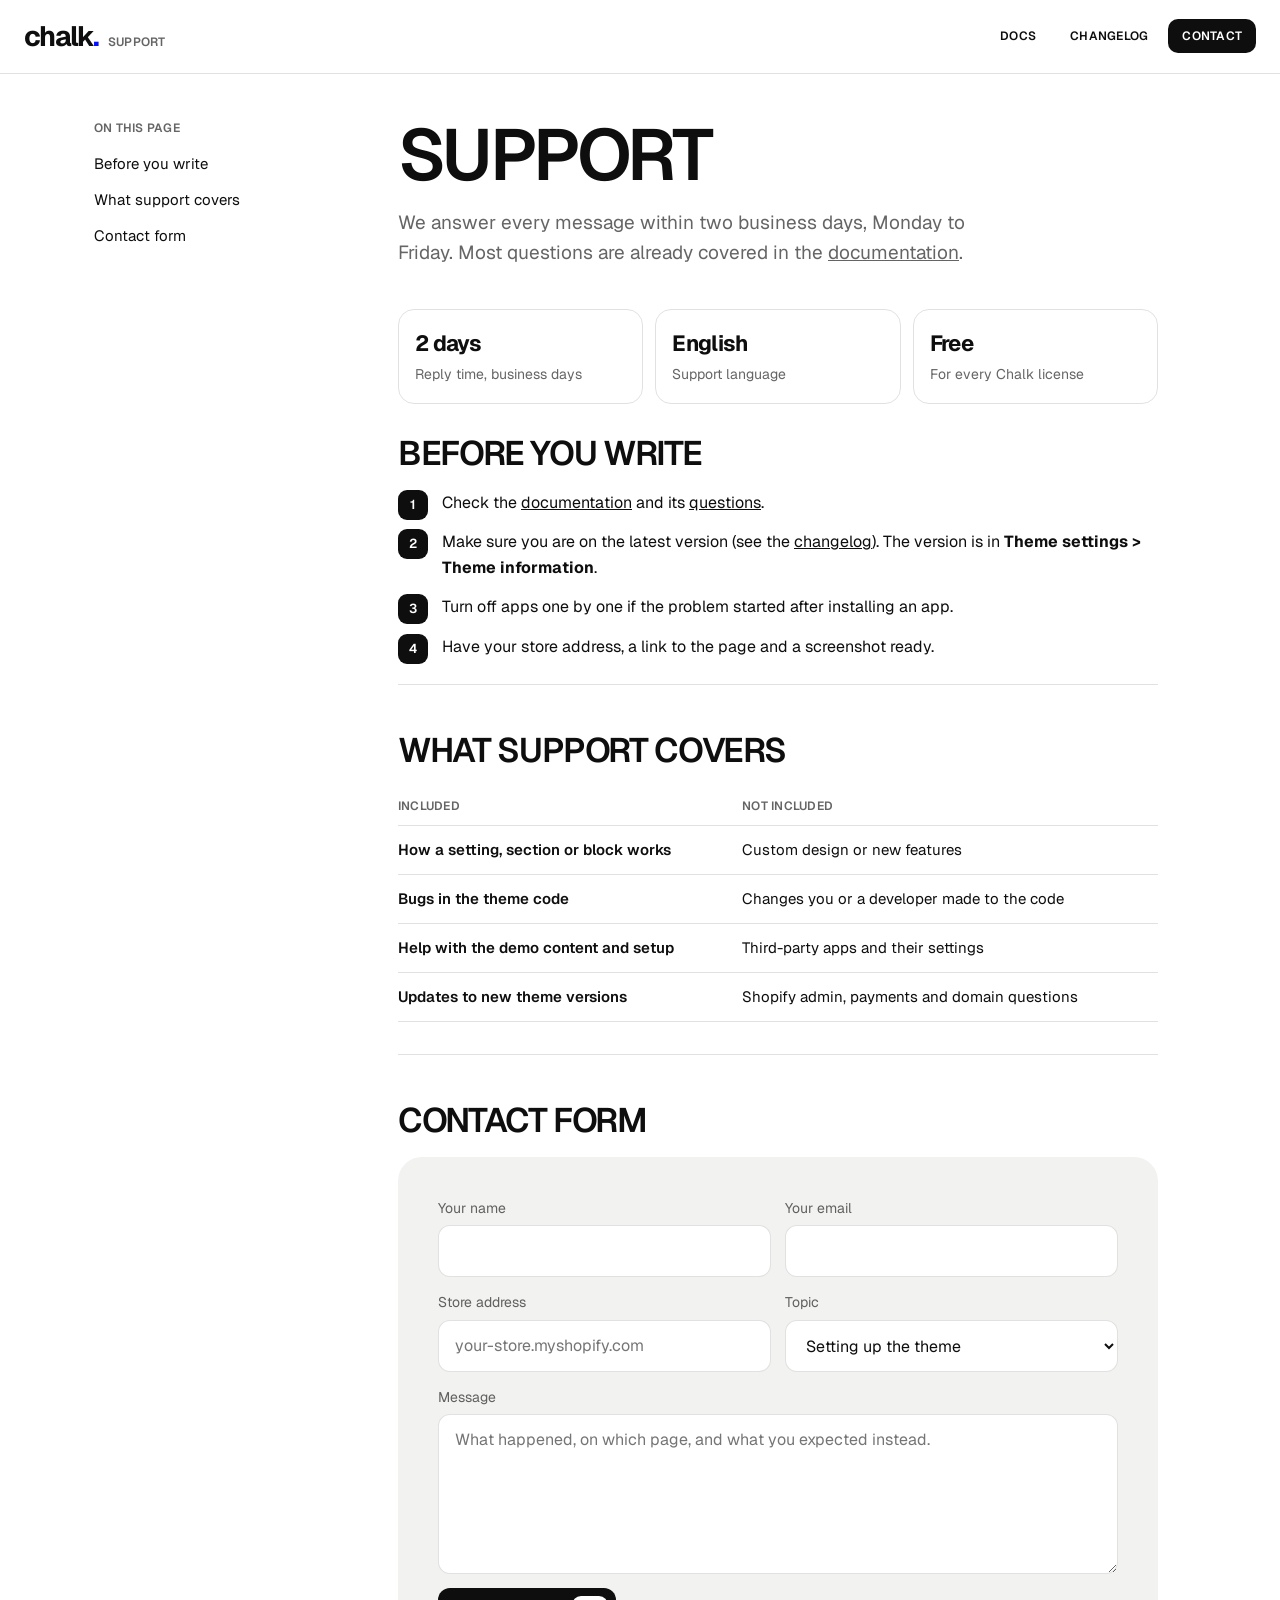
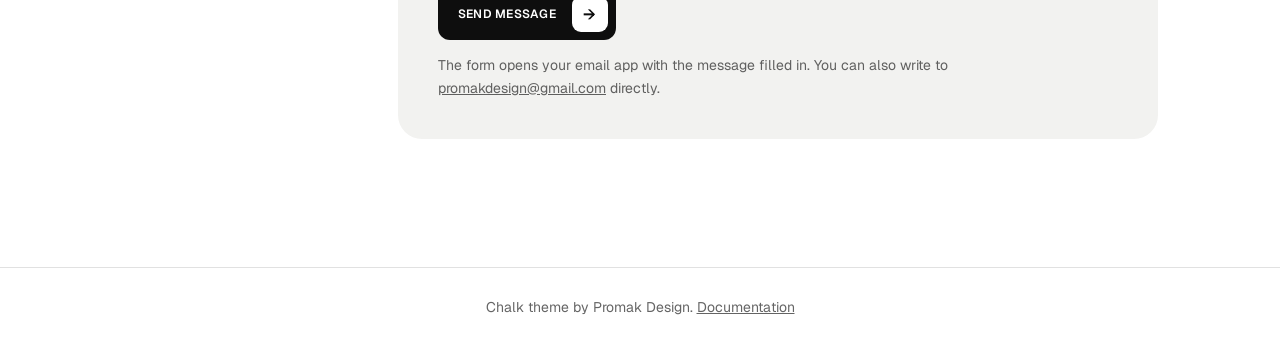
==== support/index.html @ 25047918 "Chalk theme documentation and support Co-Authored-By: Claude Opus 5.5 <noreply@anthropic.com>" ====
<!doctype html>
<html lang="en">
<head>
<meta charset="utf-8">
<meta name="viewport" content="width=device-width,initial-scale=1">
<title>Chalk theme support</title>
<meta name="description" content="Get help with the Chalk Shopify theme: what support covers, response times and the contact form.">
<link rel="preconnect" href="https://fonts.googleapis.com">
<link href="https://fonts.googleapis.com/css2?family=Geist:wght@400;500;600;700&display=swap" rel="stylesheet">
<link rel="stylesheet" href="../assets/docs.css">
</head>
<body>
<header class="top">
  <a class="logo" href="../">chalk<i>.</i><small>Support</small></a>
  <nav><a href="../">Docs</a><a href="../#changelog">Changelog</a><a class="dark" href="#form">Contact</a></nav>
</header>

<div class="wrap">
  <aside class="side" aria-label="Contents">
    <b>On this page</b>
    <a href="#before">Before you write</a>
    <a href="#covers">What support covers</a>
    <a href="#form">Contact form</a>
  </aside>

  <main>
    <section id="before">
      <h1>Support</h1>
      <p class="lead">We answer every message within two business days, Monday to Friday. Most questions are already covered in the <a href="../">documentation</a>.</p>
      <div class="facts">
        <div><b>2 days</b><span>Reply time, business days</span></div>
        <div><b>English</b><span>Support language</span></div>
        <div><b>Free</b><span>For every Chalk license</span></div>
      </div>
      <h2>Before you write</h2>
      <ol class="steps">
        <li>Check the <a href="../">documentation</a> and its <a href="../#faq">questions</a>.</li>
        <li>Make sure you are on the latest version (see the <a href="../#changelog">changelog</a>). The version is in <b>Theme settings &gt; Theme information</b>.</li>
        <li>Turn off apps one by one if the problem started after installing an app.</li>
        <li>Have your store address, a link to the page and a screenshot ready.</li>
      </ol>
    </section>

    <section id="covers">
      <h2>What support covers</h2>
      <table>
        <thead><tr><th>Included</th><th>Not included</th></tr></thead>
        <tbody>
          <tr><td>How a setting, section or block works</td><td>Custom design or new features</td></tr>
          <tr><td>Bugs in the theme code</td><td>Changes you or a developer made to the code</td></tr>
          <tr><td>Help with the demo content and setup</td><td>Third-party apps and their settings</td></tr>
          <tr><td>Updates to new theme versions</td><td>Shopify admin, payments and domain questions</td></tr>
        </tbody>
      </table>
    </section>

    <section id="form">
      <h2>Contact form</h2>
      <div class="card">
        <form class="form" id="sf">
          <div class="row2">
            <label>Your name<input name="name" autocomplete="name" required></label>
            <label>Your email<input name="email" type="email" autocomplete="email" required></label>
          </div>
          <div class="row2">
            <label>Store address<input name="store" placeholder="your-store.myshopify.com" required></label>
            <label>Topic<select name="topic">
              <option>Setting up the theme</option>
              <option>Something does not work</option>
              <option>Updating the theme</option>
              <option>Other</option>
            </select></label>
          </div>
          <label>Message<textarea name="message" placeholder="What happened, on which page, and what you expected instead." required></textarea></label>
          <div><button class="btn" type="submit">Send message <i aria-hidden="true">&rarr;</i></button></div>
          <p class="mu" style="margin:0;font-size:14px;color:var(--mute)">The form opens your email app with the message filled in. You can also write to <a id="sm" href="#"></a> directly.</p>
        </form>
      </div>
    </section>
  </main>
</div>

<footer class="foot">Chalk theme by Promak Design. <a href="../">Documentation</a></footer>

<script>
  /* the support inbox, the only value to change */
  const SUPPORT_EMAIL = 'promakdesign@gmail.com';
  const sm = document.getElementById('sm'); sm.textContent = SUPPORT_EMAIL; sm.href = 'mailto:' + SUPPORT_EMAIL;
  document.getElementById('sf').addEventListener('submit', (e) => {
    e.preventDefault();
    const f = new FormData(e.target);
    const subject = 'Chalk support: ' + f.get('topic');
    const body = ['Name: ' + f.get('name'), 'Email: ' + f.get('email'), 'Store: ' + f.get('store'), '', f.get('message')].join('\n');
    location.href = 'mailto:' + SUPPORT_EMAIL + '?subject=' + encodeURIComponent(subject) + '&body=' + encodeURIComponent(body);
  });
</script>
</body>
</html>
---- assets/docs.css ----
/* CHALK docs: white page, black type, one blue accent, the theme's Geist font */
:root{--ink:#0E0E0E;--mute:rgba(14,14,14,.64);--line:rgba(14,14,14,.12);--soft:#F2F2F0;--accent:#050FFF;--g:24px}
*{box-sizing:border-box}
html{scroll-behavior:smooth;scroll-padding-top:88px}
body{margin:0;background:#fff;color:var(--ink);font:16px/1.6 'Geist',system-ui,sans-serif;-webkit-font-smoothing:antialiased}
a{color:inherit}
.top{position:sticky;top:0;z-index:10;display:flex;align-items:center;justify-content:space-between;gap:16px;padding:14px var(--g);background:rgba(255,255,255,.92);backdrop-filter:blur(10px);border-bottom:1px solid var(--line)}
.logo{font-weight:700;font-size:28px;letter-spacing:-.06em;text-decoration:none}.logo i{font-style:normal;color:var(--accent)}
.logo small{font:600 12px/1 'Geist',sans-serif;letter-spacing:.02em;text-transform:uppercase;color:var(--mute);margin-left:10px}
.top nav{display:flex;gap:6px;align-items:center}
.top nav a{text-decoration:none;font:600 12px/1 'Geist',sans-serif;text-transform:uppercase;letter-spacing:.02em;padding:11px 14px;border-radius:10px}
.top nav a:hover{background:var(--soft)}
.top nav a.dark{background:var(--ink);color:#fff}
.wrap{display:grid;grid-template-columns:240px minmax(0,760px);gap:64px;max-width:1140px;margin:0 auto;padding:48px var(--g) 120px}
.side{position:sticky;top:88px;align-self:start;max-height:calc(100vh - 110px);overflow:auto}
.side b{display:block;font:600 12px/1 'Geist',sans-serif;letter-spacing:.02em;text-transform:uppercase;color:var(--mute);margin:0 0 12px}
.side a{display:block;text-decoration:none;padding:6px 10px;margin:0 -10px;border-radius:8px;font-size:15px}
.side a:hover,.side a.on{background:var(--soft)}
h1{font-size:clamp(44px,6vw,72px);line-height:.92;letter-spacing:-.05em;font-weight:600;text-transform:uppercase;margin:0 0 20px}
.lead{font-size:19px;color:var(--mute);margin:0 0 40px;max-width:620px}
section{padding:48px 0 8px;border-top:1px solid var(--line)}
section:first-of-type{border-top:0;padding-top:0}
h2{font-size:34px;line-height:1;letter-spacing:-.04em;font-weight:600;text-transform:uppercase;margin:0 0 20px}
h3{font-size:20px;letter-spacing:-.02em;font-weight:600;margin:32px 0 8px}
p,ul,ol{margin:0 0 16px}ul,ol{padding-left:1.2em}li{margin:0 0 6px}li::marker{color:var(--mute)}
code{font:500 14px/1.4 ui-monospace,SFMono-Regular,Menlo,monospace;background:var(--soft);padding:2px 6px;border-radius:6px}
.note{background:var(--soft);border-radius:16px;padding:18px 20px;margin:0 0 20px;font-size:15px}
.note b{display:block;margin-bottom:4px}
table{width:100%;border-collapse:collapse;margin:0 0 24px;font-size:15px}
th,td{text-align:left;vertical-align:top;padding:12px 12px 12px 0;border-bottom:1px solid var(--line)}
th{font:600 12px/1.2 'Geist',sans-serif;letter-spacing:.02em;text-transform:uppercase;color:var(--mute)}
td:first-child{font-weight:600;white-space:nowrap}
.steps{counter-reset:s;list-style:none;padding:0}
.steps li{counter-increment:s;position:relative;padding-left:44px;margin-bottom:14px}
.steps li::before{content:counter(s);position:absolute;left:0;top:0;width:30px;height:30px;border-radius:9px;background:var(--ink);color:#fff;font:600 13px/30px 'Geist',sans-serif;text-align:center}
.ver{display:inline-block;font:600 12px/1 'Geist',sans-serif;letter-spacing:.02em;text-transform:uppercase;background:var(--accent);color:#fff;padding:6px 9px;border-radius:6px;margin-right:10px;vertical-align:2px}
.foot{border-top:1px solid var(--line);padding:28px var(--g);text-align:center;color:var(--mute);font-size:14px}
/* support page */
.card{background:var(--soft);border-radius:24px;padding:clamp(24px,5vw,40px)}
.form{display:grid;gap:14px}
.form label{display:grid;gap:6px;font-size:14px;color:var(--mute)}
.form input,.form select,.form textarea{width:100%;font:400 16px 'Geist',sans-serif;color:var(--ink);background:#fff;border:1px solid var(--line);border-radius:12px;padding:14px 16px}
.form input,.form select{height:52px}
.form textarea{min-height:160px;resize:vertical}
.form input:focus,.form select:focus,.form textarea:focus{outline:2px solid var(--ink);outline-offset:1px}
.row2{display:grid;grid-template-columns:1fr 1fr;gap:14px}
.btn{display:inline-flex;align-items:center;justify-content:space-between;gap:16px;height:52px;padding:0 8px 0 20px;border:0;border-radius:12px;background:var(--ink);color:#fff;font:600 12px 'Geist',sans-serif;letter-spacing:.02em;text-transform:uppercase;cursor:pointer;text-decoration:none}
.btn i{display:grid;place-items:center;width:36px;height:36px;border-radius:9px;background:#fff;color:var(--ink);font-style:normal;font-size:16px}
.btn:hover{background:var(--accent)}
.facts{display:grid;grid-template-columns:repeat(3,1fr);gap:12px;margin:0 0 32px}
.facts div{border:1px solid var(--line);border-radius:16px;padding:16px}
.facts b{display:block;font-size:22px;letter-spacing:-.03em}
.facts span{font-size:14px;color:var(--mute)}
@media (max-width:900px){
  .wrap{grid-template-columns:1fr;gap:24px;padding-top:28px}
  .side{position:static;max-height:none;display:flex;flex-wrap:wrap;gap:6px}.side b{width:100%}
  .side a{margin:0;background:var(--soft);font-size:14px}
  td:first-child{white-space:normal}
}
@media (max-width:640px){
  :root{--g:16px}
  .top nav a:not(.dark){display:none}
  .row2,.facts{grid-template-columns:1fr}
  table,thead,tbody,tr,th,td{display:block}thead{display:none}
  tr{border-bottom:1px solid var(--line);padding:10px 0}td{border:0;padding:2px 0}
}
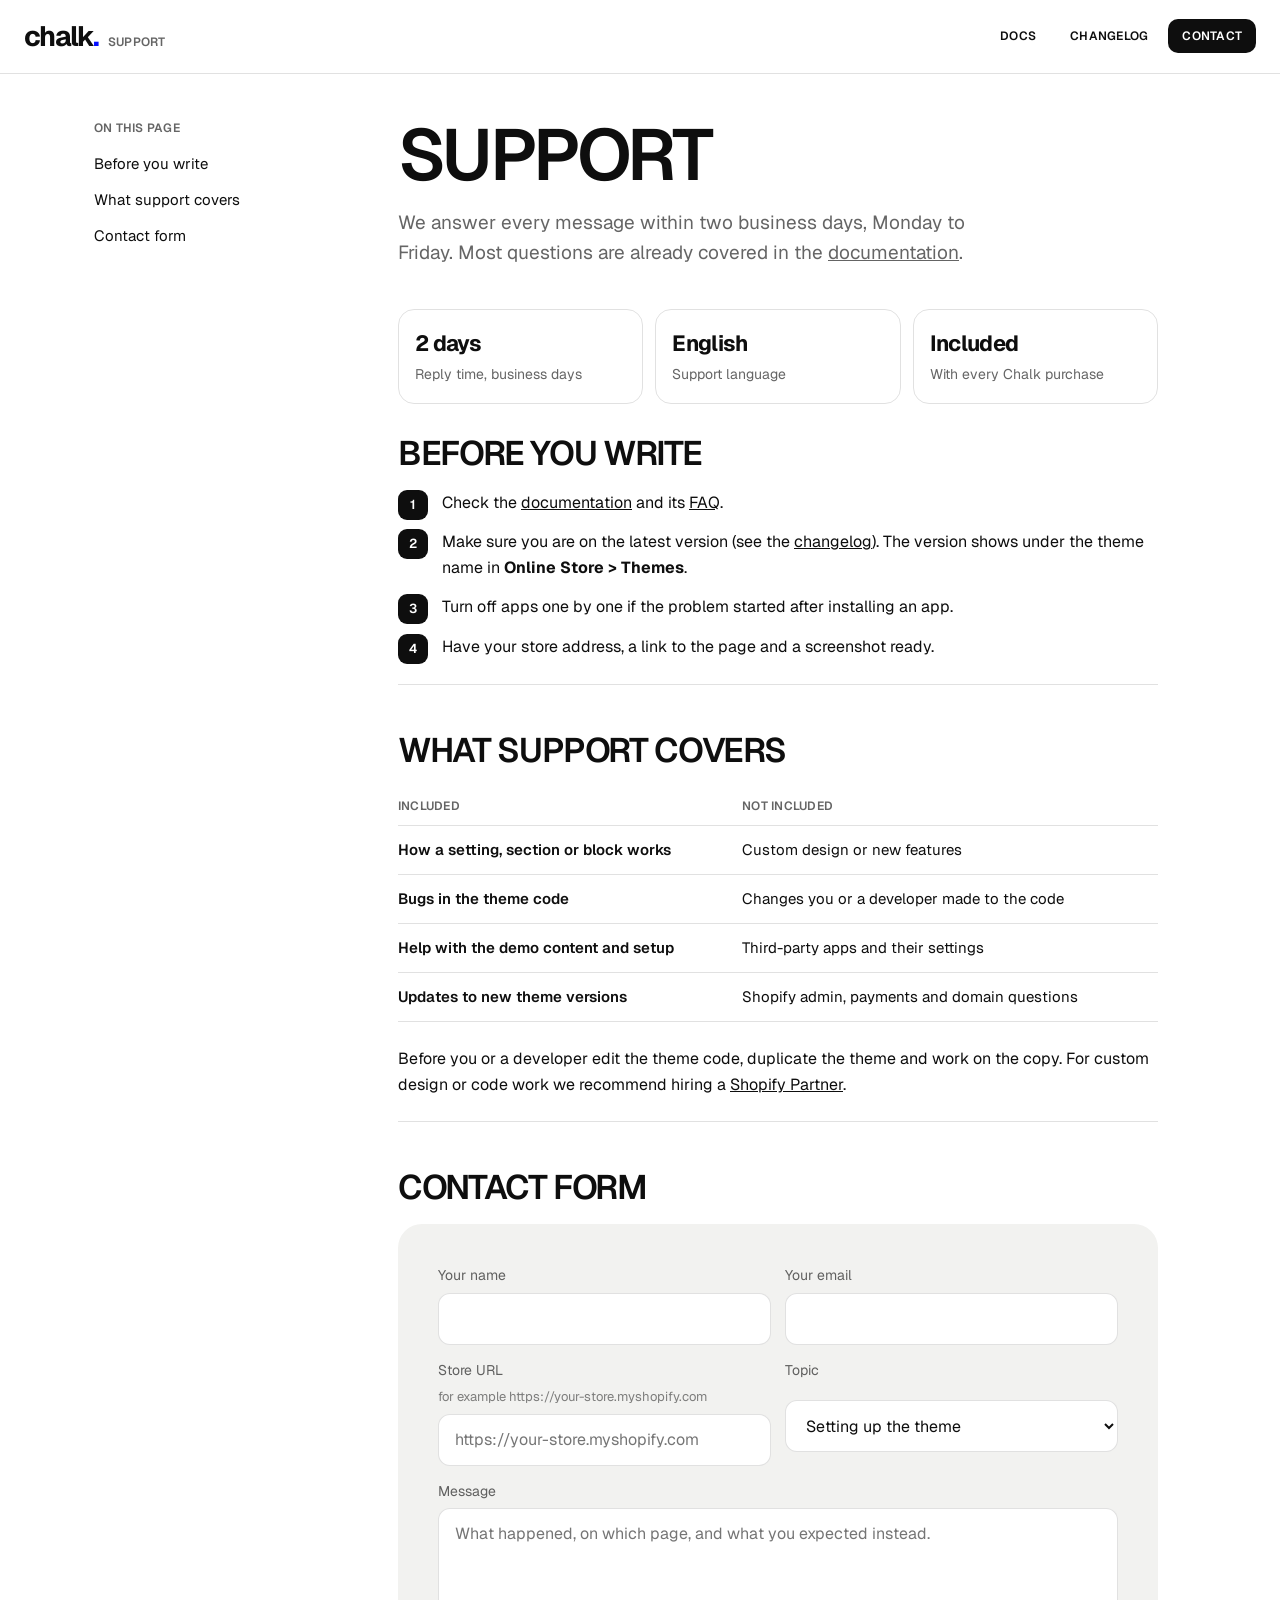
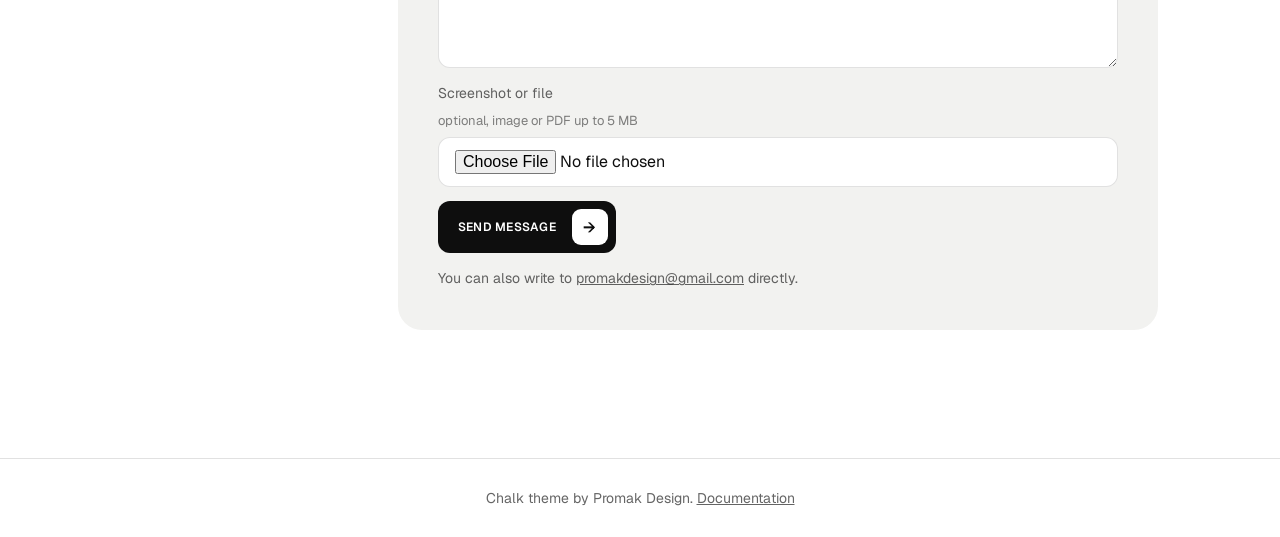
==== commit 58cd3634: "Docs: editor names, menus, shop panel, FAQ, support form with file upload Co-Authored-By: Claude Opu" ====
--- a/support/index.html
+++ b/support/index.html
@@ -7,7 +7,7 @@
 <meta name="description" content="Get help with the Chalk Shopify theme: what support covers, response times and the contact form.">
 <link rel="preconnect" href="https://fonts.googleapis.com">
 <link href="https://fonts.googleapis.com/css2?family=Geist:wght@400;500;600;700&display=swap" rel="stylesheet">
-<link rel="stylesheet" href="../assets/docs.css">
+<link rel="stylesheet" href="../assets/docs.css?v=3">
 </head>
 <body>
 <header class="top">
@@ -30,12 +30,12 @@
       <div class="facts">
         <div><b>2 days</b><span>Reply time, business days</span></div>
         <div><b>English</b><span>Support language</span></div>
-        <div><b>Free</b><span>For every Chalk license</span></div>
+        <div><b>Included</b><span>With every Chalk purchase</span></div>
       </div>
       <h2>Before you write</h2>
       <ol class="steps">
-        <li>Check the <a href="../">documentation</a> and its <a href="../#faq">questions</a>.</li>
-        <li>Make sure you are on the latest version (see the <a href="../#changelog">changelog</a>). The version is in <b>Theme settings &gt; Theme information</b>.</li>
+        <li>Check the <a href="../">documentation</a> and its <a href="../#faq">FAQ</a>.</li>
+        <li>Make sure you are on the latest version (see the <a href="../#changelog">changelog</a>). The version shows under the theme name in <b>Online Store &gt; Themes</b>.</li>
         <li>Turn off apps one by one if the problem started after installing an app.</li>
         <li>Have your store address, a link to the page and a screenshot ready.</li>
       </ol>
@@ -52,18 +52,24 @@
           <tr><td>Updates to new theme versions</td><td>Shopify admin, payments and domain questions</td></tr>
         </tbody>
       </table>
+      <p>Before you or a developer edit the theme code, duplicate the theme and work on the copy. For custom design or code work we recommend hiring a <a href="https://www.shopify.com/partners/directory">Shopify Partner</a>.</p>
     </section>
 
     <section id="form">
       <h2>Contact form</h2>
       <div class="card">
-        <form class="form" id="sf">
+        <p class="sent" id="sent" hidden>Thanks, your message is on its way. We reply within two business days.</p>
+        <form class="form" id="sf" action="https://formsubmit.co/promakdesign@gmail.com" method="POST" enctype="multipart/form-data">
+          <input type="hidden" name="_subject" value="Chalk support request">
+          <input type="hidden" name="_template" value="table">
+          <input type="hidden" name="_next" value="https://motionchoicestudio-maker.github.io/chalk-docs/support/?sent=1#form">
+          <input type="text" name="_honey" style="display:none" tabindex="-1" autocomplete="off">
           <div class="row2">
             <label>Your name<input name="name" autocomplete="name" required></label>
             <label>Your email<input name="email" type="email" autocomplete="email" required></label>
           </div>
           <div class="row2">
-            <label>Store address<input name="store" placeholder="your-store.myshopify.com" required></label>
+            <label>Store URL <small>for example https://your-store.myshopify.com</small><input name="store_url" type="url" placeholder="https://your-store.myshopify.com" required></label>
             <label>Topic<select name="topic">
               <option>Setting up the theme</option>
               <option>Something does not work</option>
@@ -72,8 +78,9 @@
             </select></label>
           </div>
           <label>Message<textarea name="message" placeholder="What happened, on which page, and what you expected instead." required></textarea></label>
+          <label>Screenshot or file <small>optional, image or PDF up to 5 MB</small><input name="attachment" type="file" accept="image/*,.pdf"></label>
           <div><button class="btn" type="submit">Send message <i aria-hidden="true">&rarr;</i></button></div>
-          <p class="mu" style="margin:0;font-size:14px;color:var(--mute)">The form opens your email app with the message filled in. You can also write to <a id="sm" href="#"></a> directly.</p>
+          <p class="mu" style="margin:0;font-size:14px;color:var(--mute)">You can also write to <a id="sm" href="#"></a> directly.</p>
         </form>
       </div>
     </section>
@@ -83,15 +90,13 @@
 <footer class="foot">Chalk theme by Promak Design. <a href="../">Documentation</a></footer>
 
 <script>
-  /* the support inbox, the only value to change */
+  /* the support inbox; the form above posts to the same address through FormSubmit */
   const SUPPORT_EMAIL = 'promakdesign@gmail.com';
   const sm = document.getElementById('sm'); sm.textContent = SUPPORT_EMAIL; sm.href = 'mailto:' + SUPPORT_EMAIL;
+  if (new URLSearchParams(location.search).has('sent')) { document.getElementById('sent').hidden = false; document.getElementById('sf').hidden = true; }
   document.getElementById('sf').addEventListener('submit', (e) => {
-    e.preventDefault();
-    const f = new FormData(e.target);
-    const subject = 'Chalk support: ' + f.get('topic');
-    const body = ['Name: ' + f.get('name'), 'Email: ' + f.get('email'), 'Store: ' + f.get('store'), '', f.get('message')].join('\n');
-    location.href = 'mailto:' + SUPPORT_EMAIL + '?subject=' + encodeURIComponent(subject) + '&body=' + encodeURIComponent(body);
+    const f = e.target.querySelector('input[type=file]').files[0];
+    if (f && f.size > 5 * 1024 * 1024) { e.preventDefault(); alert('Please attach a file up to 5 MB.'); }
   });
 </script>
 </body>
--- a/assets/docs.css
+++ b/assets/docs.css
@@ -1,7 +1,8 @@
 /* CHALK docs: white page, black type, one blue accent, the theme's Geist font */
 :root{--ink:#0E0E0E;--mute:rgba(14,14,14,.64);--line:rgba(14,14,14,.12);--soft:#F2F2F0;--accent:#050FFF;--g:24px}
 *{box-sizing:border-box}
-html{scroll-behavior:smooth;scroll-padding-top:88px}
+html{scroll-behavior:smooth;scroll-padding-top:88px;overflow-x:clip}
+body{overflow-x:clip}
 body{margin:0;background:#fff;color:var(--ink);font:16px/1.6 'Geist',system-ui,sans-serif;-webkit-font-smoothing:antialiased}
 a{color:inherit}
 .top{position:sticky;top:0;z-index:10;display:flex;align-items:center;justify-content:space-between;gap:16px;padding:14px var(--g);background:rgba(255,255,255,.92);backdrop-filter:blur(10px);border-bottom:1px solid var(--line)}
@@ -12,7 +13,7 @@
 .top nav a:hover{background:var(--soft)}
 .top nav a.dark{background:var(--ink);color:#fff}
 .wrap{display:grid;grid-template-columns:240px minmax(0,760px);gap:64px;max-width:1140px;margin:0 auto;padding:48px var(--g) 120px}
-.side{position:sticky;top:88px;align-self:start;max-height:calc(100vh - 110px);overflow:auto}
+.side{position:sticky;top:88px;align-self:start;max-height:calc(100vh - 110px);overflow-y:auto;overflow-x:hidden;padding:0 10px;margin:0 -10px;scrollbar-width:thin}
 .side b{display:block;font:600 12px/1 'Geist',sans-serif;letter-spacing:.02em;text-transform:uppercase;color:var(--mute);margin:0 0 12px}
 .side a{display:block;text-decoration:none;padding:6px 10px;margin:0 -10px;border-radius:8px;font-size:15px}
 .side a:hover,.side a.on{background:var(--soft)}
@@ -25,7 +26,7 @@
 p,ul,ol{margin:0 0 16px}ul,ol{padding-left:1.2em}li{margin:0 0 6px}li::marker{color:var(--mute)}
 code{font:500 14px/1.4 ui-monospace,SFMono-Regular,Menlo,monospace;background:var(--soft);padding:2px 6px;border-radius:6px}
 .note{background:var(--soft);border-radius:16px;padding:18px 20px;margin:0 0 20px;font-size:15px}
-.note b{display:block;margin-bottom:4px}
+.note .nt{display:block;font-weight:600;margin-bottom:4px}
 table{width:100%;border-collapse:collapse;margin:0 0 24px;font-size:15px}
 th,td{text-align:left;vertical-align:top;padding:12px 12px 12px 0;border-bottom:1px solid var(--line)}
 th{font:600 12px/1.2 'Geist',sans-serif;letter-spacing:.02em;text-transform:uppercase;color:var(--mute)}
@@ -53,7 +54,7 @@
 .facts span{font-size:14px;color:var(--mute)}
 @media (max-width:900px){
   .wrap{grid-template-columns:1fr;gap:24px;padding-top:28px}
-  .side{position:static;max-height:none;display:flex;flex-wrap:wrap;gap:6px}.side b{width:100%}
+  .side{position:static;max-height:none;display:flex;flex-wrap:wrap;gap:6px;padding:0;margin:0;overflow:visible}.side b{width:100%}
   .side a{margin:0;background:var(--soft);font-size:14px}
   td:first-child{white-space:normal}
 }
@@ -64,3 +65,6 @@
   table,thead,tbody,tr,th,td{display:block}thead{display:none}
   tr{border-bottom:1px solid var(--line);padding:10px 0}td{border:0;padding:2px 0}
 }
+.form label small{font-size:13px;color:var(--mute);opacity:.8}
+.form input[type=file]{height:auto;padding:12px 16px}
+.sent{margin:0;padding:18px 20px;border-radius:12px;background:#F2F2F0;font-size:16px}
